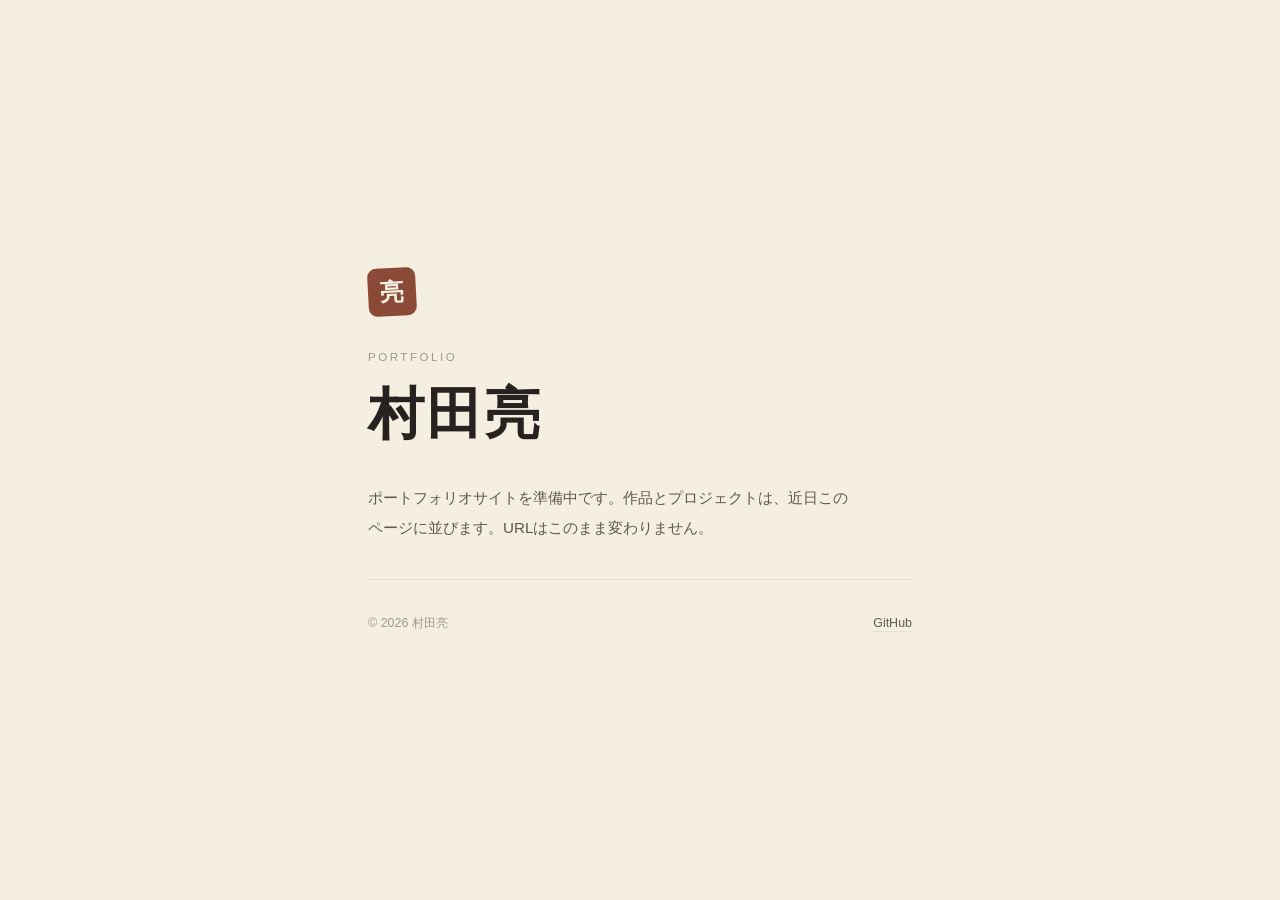
==== index.html @ 88d70a55 "Add 23:59 countdown gate, switch to Yu Gothic, rename to 村田亮 - 23:59 (JST) まではカウントダウンのみ表示、時刻を過ぎると   " ====
<!doctype html>
<html lang="ja">
<head>
<meta charset="utf-8">
<meta name="viewport" content="width=device-width, initial-scale=1">
<title>村田亮</title>
<meta name="description" content="村田亮のポートフォリオ。2026.8.17 23:59 公開。">
<link rel="icon" href="data:image/svg+xml,%3Csvg xmlns='http://www.w3.org/2000/svg' viewBox='0 0 100 100'%3E%3Crect x='8' y='8' width='84' height='84' rx='14' fill='%238b4a38'/%3E%3Ctext x='50' y='72' font-size='58' font-family='serif' fill='%23f5efe1' text-anchor='middle'%3E亮%3C/text%3E%3C/svg%3E">
<style>
  :root {
    --bg:         #f5efe1;   /* kozo — 楮和紙 */
    --bg-elev:    #fbf6ea;   /* gampi */
    --text:       #262220;   /* sumi */
    --text-soft:  #605850;   /* sumi-yo */
    --text-faint: #a09889;   /* usuzumi */
    --border:     #e6dfce;   /* asahaku */
    --accent:     #8b4a38;   /* bengara */
    --seal-ink:   #f5efe1;
    --font-gothic: "游ゴシック体", "YuGothic", "游ゴシック", "Yu Gothic Medium", "Yu Gothic",
                   "Hiragino Kaku Gothic ProN", "Noto Sans JP", sans-serif;
  }
  @media (prefers-color-scheme: dark) {
    :root {
      --bg:         #1a1612;   /* sumi */
      --bg-elev:    #221d18;   /* kuro-cha */
      --text:       #e8dfd0;   /* washi-aka */
      --text-soft:  #9a948a;   /* senbi */
      --text-faint: #6a6258;   /* asagiri */
      --border:     #3a342c;   /* kasumi */
      --accent:     #b06850;   /* bengara (明) */
      --seal-ink:   #1a1612;
    }
  }

  * { margin: 0; padding: 0; box-sizing: border-box; }
  [hidden] { display: none !important; }

  body {
    background: var(--bg);
    color: var(--text);
    font-family: var(--font-gothic);
    font-weight: 500;   /* Windowsの游ゴシックが細く出過ぎるのを防ぐ */
    min-height: 100dvh;
    display: grid;
    place-items: center;
    padding: 2rem 1.5rem;
  }

  /* ---- カウントダウン (23:59 JST まではこれだけを表示) ---- */
  #countdown .cd-inner {
    display: flex;
    flex-direction: column;
    align-items: center;
    gap: 1.6rem;
    text-align: center;
  }
  .eyebrow {
    font-size: 0.72rem;
    letter-spacing: 0.22em;
    color: var(--text-faint);
    text-transform: uppercase;
  }
  .timer {
    font-size: clamp(4rem, 17vw, 9.5rem);
    font-weight: 700;
    line-height: 1;
    letter-spacing: 0.02em;
    font-variant-numeric: tabular-nums;
  }
  .timer .colon { color: var(--accent); }
  @media (prefers-reduced-motion: no-preference) {
    .timer .colon { animation: blink 2s steps(2, jump-none) infinite; }
    @keyframes blink { 50% { opacity: 0.25; } }
  }
  .cd-meta { font-size: 0.95rem; color: var(--text-soft); }
  .cd-name {
    font-size: 0.78rem;
    letter-spacing: 0.14em;
    color: var(--text-faint);
  }

  /* ---- サイト本体 (公開時刻を過ぎたら自動でこちらに切替) ---- */
  #site {
    max-width: 34rem;
    width: 100%;
    display: flex;
    flex-direction: column;
    gap: 2.2rem;
  }
  .seal {
    width: 3rem;
    height: 3rem;
    border-radius: 0.55rem;
    background: var(--accent);
    color: var(--seal-ink);
    display: grid;
    place-items: center;
    font-size: 1.5rem;
    font-weight: 700;
    transform: rotate(-3deg);
    user-select: none;
  }
  #site header { display: flex; flex-direction: column; gap: 1.1rem; }
  h1 {
    font-size: clamp(2.5rem, 8vw, 3.5rem);
    font-weight: 700;
    letter-spacing: 0.04em;
    text-wrap: balance;
    line-height: 1.2;
  }
  .lede {
    font-size: 0.95rem;
    line-height: 2;
    color: var(--text-soft);
    max-width: 30rem;
  }
  hr { border: none; border-top: 1px solid var(--border); }
  footer {
    display: flex;
    align-items: baseline;
    justify-content: space-between;
    gap: 1rem;
    font-size: 0.78rem;
    color: var(--text-faint);
  }
  footer a {
    color: var(--text-soft);
    text-decoration: none;
    border-bottom: 1px solid var(--border);
    padding-bottom: 0.1em;
    transition: color 0.2s, border-color 0.2s;
  }
  footer a:hover, footer a:focus-visible {
    color: var(--accent);
    border-color: var(--accent);
  }
  footer a:focus-visible { outline: 2px solid var(--accent); outline-offset: 3px; }

  @media (prefers-reduced-motion: no-preference) {
    #countdown .cd-inner, #site {
      animation: rise 0.7s cubic-bezier(0.2, 0.7, 0.3, 1) both;
    }
    @keyframes rise {
      from { opacity: 0; transform: translateY(0.6rem); }
      to   { opacity: 1; transform: none; }
    }
  }
</style>
<noscript><style>#countdown { display: none; } #site { display: flex !important; }</style></noscript>
</head>
<body>

<main id="countdown">
  <div class="cd-inner">
    <p class="eyebrow">Coming Soon</p>
    <p class="timer"><span id="t-h">--</span><span class="colon">:</span><span id="t-m">--</span><span class="colon">:</span><span id="t-s">--</span></p>
    <p class="cd-meta">2026.8.17 23:59 に公開</p>
    <p class="cd-name">村田亮</p>
  </div>
</main>

<main id="site" hidden>
  <div class="seal" aria-hidden="true">亮</div>
  <header>
    <p class="eyebrow">Portfolio</p>
    <h1>村田亮</h1>
  </header>
  <p class="lede">ポートフォリオサイトを準備中です。作品とプロジェクトは、近日このページに並びます。URLはこのまま変わりません。</p>
  <hr>
  <footer>
    <span>© 2026 村田亮</span>
    <a href="https://github.com/denkingon">GitHub</a>
  </footer>
</main>

<script>
(function () {
  var target = new Date("2026-08-17T23:59:00+09:00").getTime();
  var cd = document.getElementById("countdown");
  var site = document.getElementById("site");
  var eh = document.getElementById("t-h");
  var em = document.getElementById("t-m");
  var es = document.getElementById("t-s");
  function pad(n) { return (n < 10 ? "0" : "") + n; }
  function tick() {
    var diff = target - Date.now();
    if (diff <= 0) {
      cd.hidden = true;
      site.hidden = false;
      clearInterval(iv);
      return;
    }
    eh.textContent = pad(Math.floor(diff / 3600000));
    em.textContent = pad(Math.floor(diff % 3600000 / 60000));
    es.textContent = pad(Math.floor(diff % 60000 / 1000));
  }
  var iv = setInterval(tick, 250);
  tick();
})();
</script>

</body>
</html>
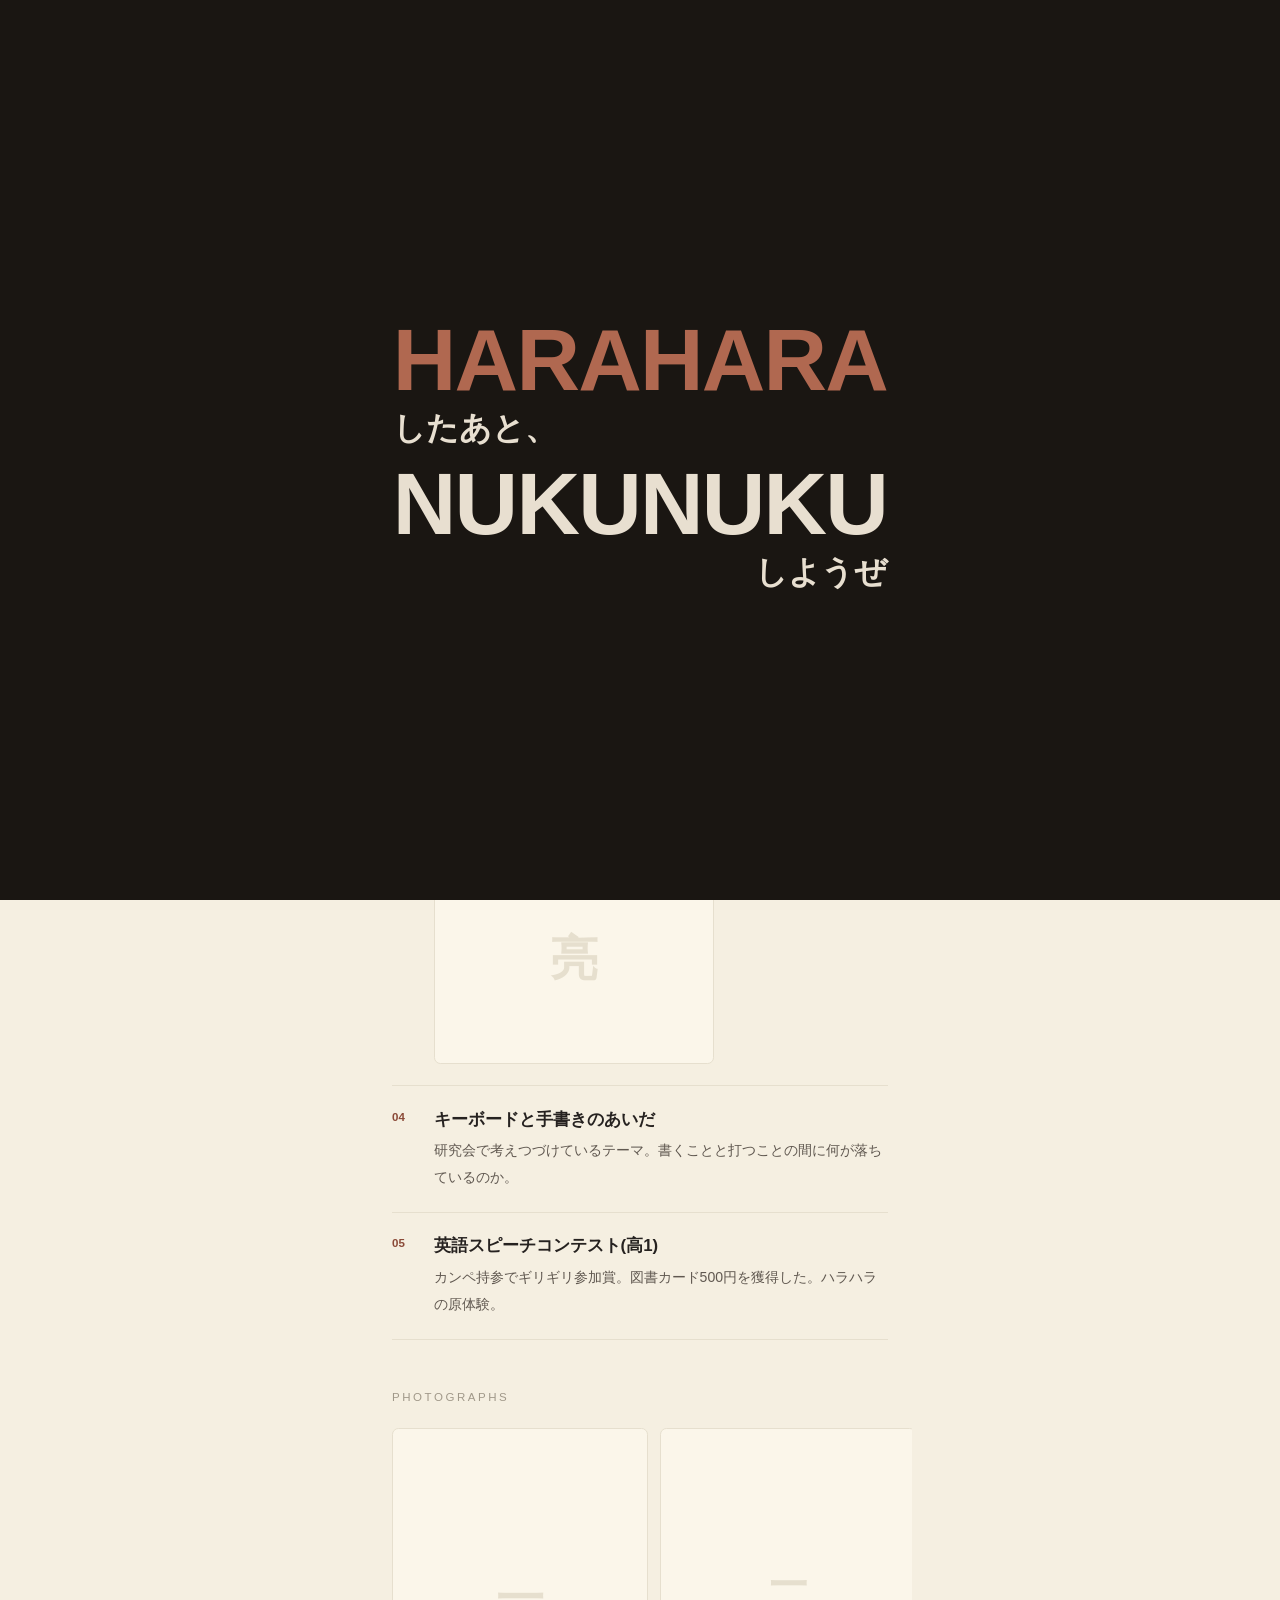
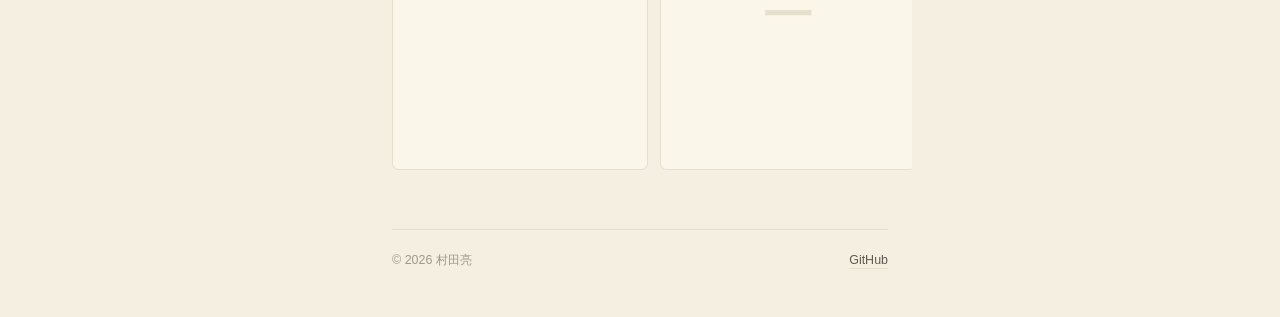
==== commit db9d62b3: "Build portfolio v1: intro flash + catchphrase + doings list - 公開時にマーベル風フラッシュ→「HARAHARAしたあと、NUKUNUKUし" ====
--- a/index.html
+++ b/index.html
@@ -4,9 +4,10 @@
 <meta charset="utf-8">
 <meta name="viewport" content="width=device-width, initial-scale=1">
 <title>村田亮</title>
-<meta name="description" content="村田亮のポートフォリオ。2026.8.17 23:59 公開。">
+<meta name="description" content="ハラハラしたあと、ヌクヌクしようぜ。村田亮のポートフォリオ。">
 <link rel="icon" href="data:image/svg+xml,%3Csvg xmlns='http://www.w3.org/2000/svg' viewBox='0 0 100 100'%3E%3Crect x='8' y='8' width='84' height='84' rx='14' fill='%238b4a38'/%3E%3Ctext x='50' y='72' font-size='58' font-family='serif' fill='%23f5efe1' text-anchor='middle'%3E亮%3C/text%3E%3C/svg%3E">
 <style>
+  /* ============ ヌクヌク側 (和紙・地のトーン) ============ */
   :root {
     --bg:         #f5efe1;   /* kozo — 楮和紙 */
     --bg-elev:    #fbf6ea;   /* gampi */
@@ -16,140 +17,199 @@
     --border:     #e6dfce;   /* asahaku */
     --accent:     #8b4a38;   /* bengara */
     --seal-ink:   #f5efe1;
+    /* ハラハラ側 (闇のトーン) */
+    --dark-bg:    #1a1612;
+    --dark-text:  #e8dfd0;
+    --dark-soft:  #9a948a;
+    --dark-accent:#b06850;
     --font-gothic: "游ゴシック体", "YuGothic", "游ゴシック", "Yu Gothic Medium", "Yu Gothic",
                    "Hiragino Kaku Gothic ProN", "Noto Sans JP", sans-serif;
   }
-  @media (prefers-color-scheme: dark) {
-    :root {
-      --bg:         #1a1612;   /* sumi */
-      --bg-elev:    #221d18;   /* kuro-cha */
-      --text:       #e8dfd0;   /* washi-aka */
-      --text-soft:  #9a948a;   /* senbi */
-      --text-faint: #6a6258;   /* asagiri */
-      --border:     #3a342c;   /* kasumi */
-      --accent:     #b06850;   /* bengara (明) */
-      --seal-ink:   #1a1612;
-    }
-  }
 
   * { margin: 0; padding: 0; box-sizing: border-box; }
   [hidden] { display: none !important; }
+  img { max-width: 100%; display: block; }
 
   body {
     background: var(--bg);
     color: var(--text);
     font-family: var(--font-gothic);
-    font-weight: 500;   /* Windowsの游ゴシックが細く出過ぎるのを防ぐ */
+    font-weight: 500;
     min-height: 100dvh;
-    display: grid;
-    place-items: center;
-    padding: 2rem 1.5rem;
-  }
-
-  /* ---- カウントダウン (23:59 JST まではこれだけを表示) ---- */
-  #countdown .cd-inner {
-    display: flex;
-    flex-direction: column;
-    align-items: center;
-    gap: 1.6rem;
-    text-align: center;
-  }
+  }
+  body.lock { overflow: hidden; }
+
   .eyebrow {
     font-size: 0.72rem;
     letter-spacing: 0.22em;
     color: var(--text-faint);
     text-transform: uppercase;
   }
+
+  /* ============ カウントダウン (23:59 までの闇・ハラハラ) ============ */
+  #countdown {
+    position: fixed; inset: 0; z-index: 50;
+    background: var(--dark-bg);
+    color: var(--dark-text);
+    display: grid; place-items: center;
+    padding: 2rem 1.5rem;
+  }
+  #countdown .cd-inner {
+    display: flex; flex-direction: column; align-items: center;
+    gap: 1.6rem; text-align: center;
+  }
+  #countdown .eyebrow { color: var(--dark-soft); }
   .timer {
     font-size: clamp(4rem, 17vw, 9.5rem);
-    font-weight: 700;
-    line-height: 1;
-    letter-spacing: 0.02em;
+    font-weight: 700; line-height: 1; letter-spacing: 0.02em;
     font-variant-numeric: tabular-nums;
   }
-  .timer .colon { color: var(--accent); }
+  .timer .colon { color: var(--dark-accent); }
   @media (prefers-reduced-motion: no-preference) {
     .timer .colon { animation: blink 2s steps(2, jump-none) infinite; }
     @keyframes blink { 50% { opacity: 0.25; } }
   }
-  .cd-meta { font-size: 0.95rem; color: var(--text-soft); }
-  .cd-name {
-    font-size: 0.78rem;
-    letter-spacing: 0.14em;
-    color: var(--text-faint);
-  }
-
-  /* ---- サイト本体 (公開時刻を過ぎたら自動でこちらに切替) ---- */
+  .cd-meta { font-size: 0.95rem; color: var(--dark-soft); }
+  .cd-name { font-size: 0.78rem; letter-spacing: 0.14em; color: var(--dark-soft); }
+
+  /* ============ イントロ (写真フラッシュ → キャッチフレーズ) ============ */
+  #intro {
+    position: fixed; inset: 0; z-index: 60;
+    background: var(--dark-bg);
+    display: grid; place-items: center;
+    overflow: hidden;
+    transition: transform 0.6s cubic-bezier(0.7, 0, 0.3, 1), opacity 0.6s;
+  }
+  #intro.out { transform: translateY(-100%); opacity: 0.4; }
+  .flash-item {
+    position: absolute; inset: 0;
+    display: none;
+    place-items: center;
+  }
+  .flash-item.on { display: grid; }
+  .flash-item span {
+    font-size: clamp(8rem, 60vw, 20rem);
+    font-weight: 700; line-height: 1;
+  }
+  .flash-item img {
+    width: 100%; height: 100%; object-fit: cover;
+  }
+  .catch {
+    position: relative; z-index: 2;
+    display: none;
+    flex-direction: column; gap: 0.4rem;
+    padding: 0 1.5rem;
+    color: var(--dark-text);
+    font-weight: 700;
+    line-height: 1.15;
+    text-align: left;
+  }
+  .catch.show { display: flex; }
+  .catch .l { font-size: clamp(1.15rem, 5.6vw, 2rem); }
+  .catch .big {
+    display: block;
+    font-size: clamp(3rem, 15.5vw, 5.5rem);
+    letter-spacing: -0.02em;
+  }
+  .catch .hh { color: var(--dark-accent); }
+  .catch .nn { color: var(--dark-text); }
+  .catch .l2 { align-self: flex-end; text-align: right; }
+  @media (prefers-reduced-motion: no-preference) {
+    .catch.show { animation: slam 0.18s cubic-bezier(0.1, 0.8, 0.2, 1) both; }
+    @keyframes slam {
+      from { transform: scale(1.25); opacity: 0; }
+      to   { transform: scale(1); opacity: 1; }
+    }
+  }
+
+  /* ============ サイト本体 (ヌクヌク) ============ */
   #site {
     max-width: 34rem;
-    width: 100%;
-    display: flex;
-    flex-direction: column;
-    gap: 2.2rem;
+    margin: 0 auto;
+    padding: 4.5rem 1.5rem 3rem;
+    display: flex; flex-direction: column; gap: 3.2rem;
   }
   .seal {
-    width: 3rem;
-    height: 3rem;
-    border-radius: 0.55rem;
-    background: var(--accent);
-    color: var(--seal-ink);
-    display: grid;
-    place-items: center;
-    font-size: 1.5rem;
-    font-weight: 700;
-    transform: rotate(-3deg);
-    user-select: none;
-  }
-  #site header { display: flex; flex-direction: column; gap: 1.1rem; }
+    width: 3rem; height: 3rem; border-radius: 0.55rem;
+    background: var(--accent); color: var(--seal-ink);
+    display: grid; place-items: center;
+    font-size: 1.5rem; font-weight: 700;
+    transform: rotate(-3deg); user-select: none;
+  }
+  #site .head { display: flex; flex-direction: column; gap: 1.1rem; }
   h1 {
-    font-size: clamp(2.5rem, 8vw, 3.5rem);
-    font-weight: 700;
-    letter-spacing: 0.04em;
-    text-wrap: balance;
-    line-height: 1.2;
-  }
+    font-size: clamp(2.5rem, 11vw, 3.2rem);
+    font-weight: 700; letter-spacing: 0.04em; line-height: 1.2;
+  }
+  .who { font-size: 0.85rem; color: var(--text-soft); line-height: 1.9; }
   .lede {
-    font-size: 0.95rem;
-    line-height: 2;
-    color: var(--text-soft);
-    max-width: 30rem;
-  }
-  hr { border: none; border-top: 1px solid var(--border); }
+    font-size: 1.05rem; font-weight: 700; line-height: 2;
+  }
+  .lede small { display: block; font-size: 0.85rem; font-weight: 500; color: var(--text-soft); margin-top: 0.5rem; }
+
+  section { display: flex; flex-direction: column; gap: 1.6rem; }
+  .works { list-style: none; display: flex; flex-direction: column; }
+  .works li {
+    display: flex; gap: 1rem;
+    padding: 1.3rem 0;
+    border-top: 1px solid var(--border);
+  }
+  .works li:last-child { border-bottom: 1px solid var(--border); }
+  .num {
+    font-size: 0.72rem; font-weight: 700; color: var(--accent);
+    font-variant-numeric: tabular-nums;
+    padding-top: 0.25rem; min-width: 1.6rem;
+  }
+  .works h2 { font-size: 1.05rem; font-weight: 700; line-height: 1.5; }
+  .works p { font-size: 0.88rem; color: var(--text-soft); line-height: 1.9; margin-top: 0.35rem; }
+  .work-photo {
+    margin-top: 0.9rem; border-radius: 0.4rem; overflow: hidden;
+    aspect-ratio: 4 / 3; background: var(--bg-elev);
+    border: 1px solid var(--border);
+    display: grid; place-items: center;
+  }
+  .ph-glyph { font-size: 3rem; color: var(--border); font-weight: 700; }
+
+  .strip {
+    display: flex; gap: 0.75rem;
+    overflow-x: auto;
+    scroll-snap-type: x mandatory;
+    margin: 0 -1.5rem; padding: 0 1.5rem 0.5rem;
+    -webkit-overflow-scrolling: touch;
+  }
+  .strip .shot {
+    flex: 0 0 auto;
+    width: 16rem; aspect-ratio: 3 / 4;
+    scroll-snap-align: center;
+    border-radius: 0.4rem; overflow: hidden;
+    background: var(--bg-elev); border: 1px solid var(--border);
+    display: grid; place-items: center;
+  }
+  .strip img { width: 100%; height: 100%; object-fit: cover; }
+
   footer {
-    display: flex;
-    align-items: baseline;
-    justify-content: space-between;
-    gap: 1rem;
-    font-size: 0.78rem;
-    color: var(--text-faint);
+    display: flex; align-items: baseline; justify-content: space-between;
+    gap: 1rem; font-size: 0.78rem; color: var(--text-faint);
+    border-top: 1px solid var(--border); padding-top: 1.4rem;
   }
   footer a {
-    color: var(--text-soft);
-    text-decoration: none;
-    border-bottom: 1px solid var(--border);
-    padding-bottom: 0.1em;
-    transition: color 0.2s, border-color 0.2s;
-  }
-  footer a:hover, footer a:focus-visible {
-    color: var(--accent);
-    border-color: var(--accent);
+    color: var(--text-soft); text-decoration: none;
+    border-bottom: 1px solid var(--border); padding-bottom: 0.1em;
   }
   footer a:focus-visible { outline: 2px solid var(--accent); outline-offset: 3px; }
 
-  @media (prefers-reduced-motion: no-preference) {
-    #countdown .cd-inner, #site {
-      animation: rise 0.7s cubic-bezier(0.2, 0.7, 0.3, 1) both;
-    }
-    @keyframes rise {
-      from { opacity: 0; transform: translateY(0.6rem); }
-      to   { opacity: 1; transform: none; }
-    }
+  /* スクロール出現 */
+  .rev { opacity: 0; transform: translateY(14px); transition: opacity 0.6s, transform 0.6s; }
+  .rev.in { opacity: 1; transform: none; }
+  @media (prefers-reduced-motion: reduce) {
+    .rev { opacity: 1; transform: none; transition: none; }
   }
 </style>
-<noscript><style>#countdown { display: none; } #site { display: flex !important; }</style></noscript>
+<noscript><style>#countdown, #intro { display: none !important; } #site { display: flex !important; }</style></noscript>
 </head>
 <body>
 
+<!-- 23:59 JST までの闇 -->
 <main id="countdown">
   <div class="cd-inner">
     <p class="eyebrow">Coming Soon</p>
@@ -159,15 +219,89 @@
   </div>
 </main>
 
+<!-- イントロ: 写真フラッシュ → キャッチフレーズ (タップでスキップ) -->
+<div id="intro" hidden aria-hidden="true">
+  <div class="flash" id="flash">
+    <div class="flash-item on"><span style="color:#b06850">亮</span></div>
+    <div class="flash-item" style="background:#8b4a38"><span style="color:#f5efe1">村</span></div>
+    <div class="flash-item" style="background:#f5efe1"><span style="color:#1a1612">ハ</span></div>
+    <div class="flash-item"><span style="color:#e8dfd0">田</span></div>
+    <div class="flash-item" style="background:#2c2620"><span style="color:#b06850">ラ</span></div>
+    <div class="flash-item" style="background:#f5efe1"><span style="color:#8b4a38">ヌ</span></div>
+    <div class="flash-item"><span style="color:#9a948a">湘</span></div>
+    <div class="flash-item" style="background:#8b4a38"><span style="color:#1a1612">ク</span></div>
+  </div>
+  <div class="catch" id="catch">
+    <p class="l"><span class="big hh">HARAHARA</span>したあと、</p>
+    <p class="l l2"><span class="big nn">NUKUNUKU</span>しようぜ</p>
+  </div>
+</div>
+
+<!-- 本体: ヌクヌク -->
 <main id="site" hidden>
-  <div class="seal" aria-hidden="true">亮</div>
-  <header>
-    <p class="eyebrow">Portfolio</p>
+  <div class="head rev">
+    <div class="seal" aria-hidden="true">亮</div>
+    <p class="eyebrow">Content Designer</p>
     <h1>村田亮</h1>
-  </header>
-  <p class="lede">ポートフォリオサイトを準備中です。作品とプロジェクトは、近日このページに並びます。URLはこのまま変わりません。</p>
-  <hr>
-  <footer>
+    <p class="who">慶應義塾大学 SFC 在学。<br>ハラハラする方へ行って、ヌクヌクできる場を作る人。</p>
+  </div>
+
+  <p class="lede rev">ハラハラしたあと、ヌクヌクしようぜ。<small>作ったもの・やってきたことを、ここに置いていく。</small></p>
+
+  <section class="rev">
+    <p class="eyebrow">Doings</p>
+    <ol class="works">
+      <li class="rev">
+        <span class="num">01</span>
+        <div>
+          <h2>暗闇研究会</h2>
+          <p>発起人。暗闇をおもしろがる研究会を、いま自分の手で立ち上げて動かしている。</p>
+        </div>
+      </li>
+      <li class="rev">
+        <span class="num">02</span>
+        <div>
+          <h2>学生寮 ハウスリーダー</h2>
+          <p>寮の学びの場「ドミトリースタディ」を回している。人が集まって何かが始まる瞬間の現場担当。</p>
+        </div>
+      </li>
+      <li class="rev">
+        <span class="num">03</span>
+        <div>
+          <h2>振動するデバイス</h2>
+          <p>電子工作。手の中でふるえる装置を作った。</p>
+          <div class="work-photo" id="photo-device"><span class="ph-glyph">亮</span></div>
+        </div>
+      </li>
+      <li class="rev">
+        <span class="num">04</span>
+        <div>
+          <h2>キーボードと手書きのあいだ</h2>
+          <p>研究会で考えつづけているテーマ。書くことと打つことの間に何が落ちているのか。</p>
+        </div>
+      </li>
+      <li class="rev">
+        <span class="num">05</span>
+        <div>
+          <h2>英語スピーチコンテスト(高1)</h2>
+          <p>カンペ持参でギリギリ参加賞。図書カード500円を獲得した。ハラハラの原体験。</p>
+        </div>
+      </li>
+    </ol>
+  </section>
+
+  <section class="rev">
+    <p class="eyebrow">Photographs</p>
+    <div class="strip" id="strip">
+      <div class="shot"><span class="ph-glyph">一</span></div>
+      <div class="shot"><span class="ph-glyph">二</span></div>
+      <div class="shot"><span class="ph-glyph">三</span></div>
+      <div class="shot"><span class="ph-glyph">四</span></div>
+      <div class="shot"><span class="ph-glyph">五</span></div>
+    </div>
+  </section>
+
+  <footer class="rev">
     <span>© 2026 村田亮</span>
     <a href="https://github.com/denkingon">GitHub</a>
   </footer>
@@ -178,24 +312,80 @@
   var target = new Date("2026-08-17T23:59:00+09:00").getTime();
   var cd = document.getElementById("countdown");
   var site = document.getElementById("site");
+  var intro = document.getElementById("intro");
+  var flash = document.getElementById("flash");
+  var catchEl = document.getElementById("catch");
   var eh = document.getElementById("t-h");
   var em = document.getElementById("t-m");
   var es = document.getElementById("t-s");
+  var reduced = window.matchMedia("(prefers-reduced-motion: reduce)").matches;
+  var introTimers = [];
+  var opened = false;
+
   function pad(n) { return (n < 10 ? "0" : "") + n; }
+
+  function reveal() {
+    var obs = new IntersectionObserver(function (entries) {
+      entries.forEach(function (e) {
+        if (e.isIntersecting) { e.target.classList.add("in"); obs.unobserve(e.target); }
+      });
+    }, { threshold: 0.12 });
+    document.querySelectorAll(".rev").forEach(function (el) { obs.observe(el); });
+  }
+
+  function endIntro(fast) {
+    introTimers.forEach(clearTimeout);
+    intro.classList.add("out");
+    document.body.classList.remove("lock");
+    setTimeout(function () { intro.hidden = true; }, fast ? 0 : 650);
+  }
+
+  function playIntro() {
+    intro.hidden = false;
+    document.body.classList.add("lock");
+    intro.addEventListener("click", function () { endIntro(true); }, { once: true });
+    if (reduced) {
+      catchEl.classList.add("show");
+      flash.hidden = true;
+      introTimers.push(setTimeout(function () { endIntro(); }, 1600));
+      return;
+    }
+    var items = flash.children;
+    var i = 0, steps = 0, MAX = 16;
+    var iv = setInterval(function () {
+      items[i].classList.remove("on");
+      i = (i + 1) % items.length;
+      items[i].classList.add("on");
+      if (++steps >= MAX) {
+        clearInterval(iv);
+        flash.hidden = true;
+        catchEl.classList.add("show");
+        introTimers.push(setTimeout(function () { endIntro(); }, 1700));
+      }
+    }, 95);
+    introTimers.push(iv);
+  }
+
+  function open() {
+    if (opened) return;
+    opened = true;
+    cd.hidden = true;
+    site.hidden = false;
+    reveal();
+    playIntro();
+  }
+
   function tick() {
     var diff = target - Date.now();
-    if (diff <= 0) {
-      cd.hidden = true;
-      site.hidden = false;
-      clearInterval(iv);
-      return;
-    }
+    if (diff <= 0) { clearInterval(iv); open(); return; }
     eh.textContent = pad(Math.floor(diff / 3600000));
     em.textContent = pad(Math.floor(diff % 3600000 / 60000));
     es.textContent = pad(Math.floor(diff % 60000 / 1000));
   }
   var iv = setInterval(tick, 250);
   tick();
+
+  window.__open = open; // 動作検証用
 })();
 </script>
 
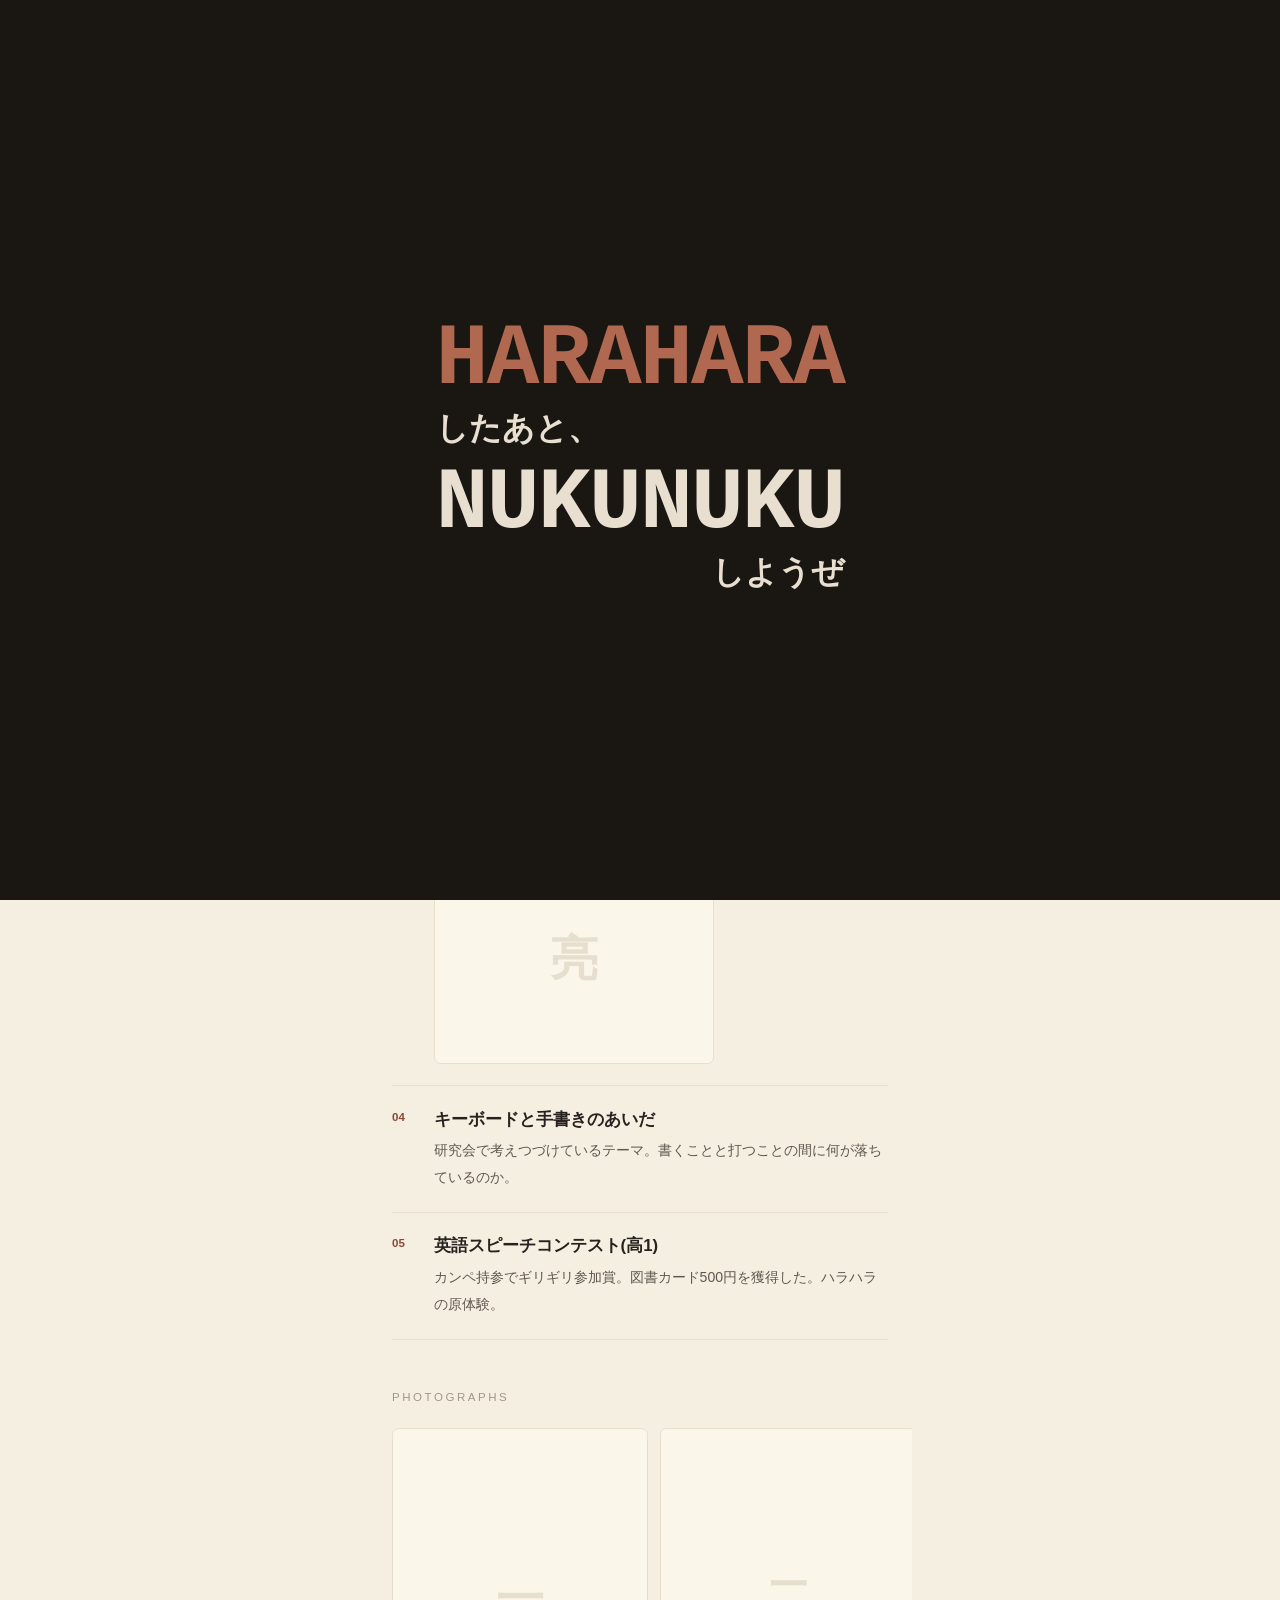
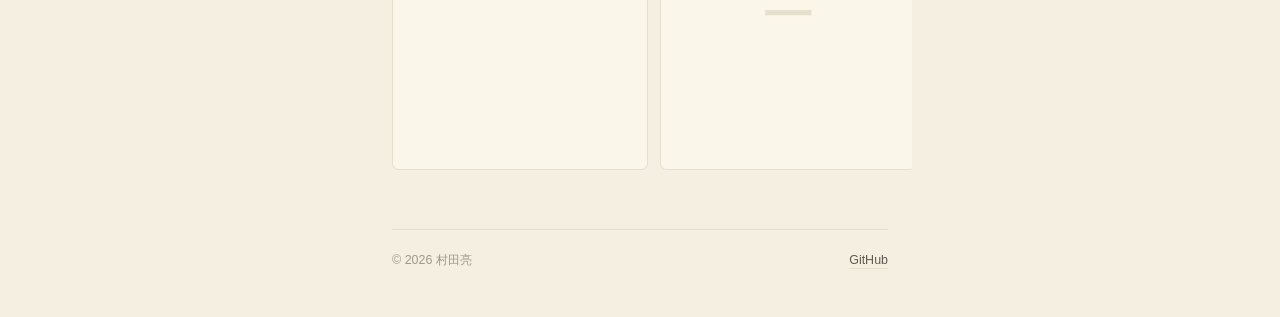
==== commit 488ac110: "Shuffle catch-copy fonts every 0.1s during intro HARAHARA / NUKUNUKU each cycle through built-in dev" ====
--- a/index.html
+++ b/index.html
@@ -141,6 +141,7 @@
     font-size: clamp(2.5rem, 11vw, 3.2rem);
     font-weight: 700; letter-spacing: 0.04em; line-height: 1.2;
   }
+  h1 .sam { color: #ff0000; }
   .who { font-size: 0.85rem; color: var(--text-soft); line-height: 1.9; }
   .lede {
     font-size: 1.05rem; font-weight: 700; line-height: 2;
@@ -168,6 +169,7 @@
     border: 1px solid var(--border);
     display: grid; place-items: center;
   }
+  .work-photo img { width: 100%; height: 100%; object-fit: cover; }
   .ph-glyph { font-size: 3rem; color: var(--border); font-weight: 700; }
 
   .strip {
@@ -242,7 +244,7 @@
   <div class="head rev">
     <div class="seal" aria-hidden="true">亮</div>
     <p class="eyebrow">Content Designer</p>
-    <h1>村田亮</h1>
+    <h1>村田亮 <span class="sam">SAM</span></h1>
     <p class="who">慶應義塾大学 SFC 在学。<br>ハラハラする方へ行って、ヌクヌクできる場を作る人。</p>
   </div>
 
@@ -309,6 +311,23 @@
 
 <script>
 (function () {
+  // ==== 写真設定: ここに入れるだけで全部に反映される ====
+  // 最初の12枚まではイントロのフラッシュに、全部がPHOTOGRAPHSのストリップに入る
+  var PHOTOS = [];
+  var DEVICE_PHOTO = ""; // 振動デバイスの写真 (例: "img/device.jpg")
+
+  // キャッチコピー (HARAHARA / NUKUNUKU) を 0.1 秒ごとに切り替える端末内蔵フォント
+  var SHUFFLE_FONTS = [
+    '"Hiragino Mincho ProN", "Yu Mincho", "MS PMincho", serif',
+    '"Hiragino Kaku Gothic ProN", "Yu Gothic", sans-serif',
+    '"Courier New", "Osaka-Mono", "MS Gothic", monospace',
+    'Georgia, "Times New Roman", "Hiragino Mincho ProN", serif',
+    '"Arial Black", Impact, "Hiragino Sans", sans-serif',
+    '"Comic Sans MS", "Chalkboard SE", "Hiragino Maru Gothic ProN", cursive',
+    '"Brush Script MT", "Segoe Script", cursive',
+    'Futura, "Trebuchet MS", Verdana, sans-serif'
+  ];
+
   var target = new Date("2026-08-17T23:59:00+09:00").getTime();
   var cd = document.getElementById("countdown");
   var site = document.getElementById("site");
@@ -324,6 +343,51 @@
 
   function pad(n) { return (n < 10 ? "0" : "") + n; }
 
+  // 写真があればフラッシュを画像連写に差し替える(カウントダウン中に先読みされる)
+  function buildFlash() {
+    if (PHOTOS.length < 4) return;
+    flash.innerHTML = "";
+    PHOTOS.slice(0, 12).forEach(function (src, idx) {
+      var d = document.createElement("div");
+      d.className = "flash-item" + (idx === 0 ? " on" : "");
+      var img = document.createElement("img");
+      img.src = src;
+      img.alt = "";
+      d.appendChild(img);
+      flash.appendChild(d);
+    });
+  }
+
+  function buildStrip() {
+    if (!PHOTOS.length) return;
+    var strip = document.getElementById("strip");
+    strip.innerHTML = "";
+    PHOTOS.forEach(function (src) {
+      var d = document.createElement("div");
+      d.className = "shot";
+      var img = document.createElement("img");
+      img.src = src;
+      img.alt = "";
+      img.loading = "lazy";
+      d.appendChild(img);
+      strip.appendChild(d);
+    });
+  }
+
+  function buildDevicePhoto() {
+    if (!DEVICE_PHOTO) return;
+    var dp = document.getElementById("photo-device");
+    dp.innerHTML = "";
+    var img = document.createElement("img");
+    img.src = DEVICE_PHOTO;
+    img.alt = "振動するデバイス";
+    dp.appendChild(img);
+  }
+
+  buildFlash();
+  buildStrip();
+  buildDevicePhoto();
+
   function reveal() {
     var obs = new IntersectionObserver(function (entries) {
       entries.forEach(function (e) {
@@ -331,6 +395,24 @@
       });
     }, { threshold: 0.12 });
     document.querySelectorAll(".rev").forEach(function (el) { obs.observe(el); });
+  }
+
+  // HARAHARA / NUKUNUKU にそれぞれ独立したフォントを 0.1 秒ごとに当てる
+  function startFontShuffle() {
+    var bigs = catchEl.querySelectorAll(".big");
+    var current = [];
+    function roll(idx) {
+      var next;
+      do {
+        next = Math.floor(Math.random() * SHUFFLE_FONTS.length);
+      } while (next === current[idx]);
+      current[idx] = next;
+      bigs[idx].style.fontFamily = SHUFFLE_FONTS[next];
+    }
+    var fs = setInterval(function () {
+      for (var i = 0; i < bigs.length; i++) roll(i);
+    }, 100);
+    introTimers.push(fs);
   }
 
   function endIntro(fast) {
@@ -360,6 +442,7 @@
         clearInterval(iv);
         flash.hidden = true;
         catchEl.classList.add("show");
+        startFontShuffle();
         introTimers.push(setTimeout(function () { endIntro(); }, 1700));
       }
     }, 95);
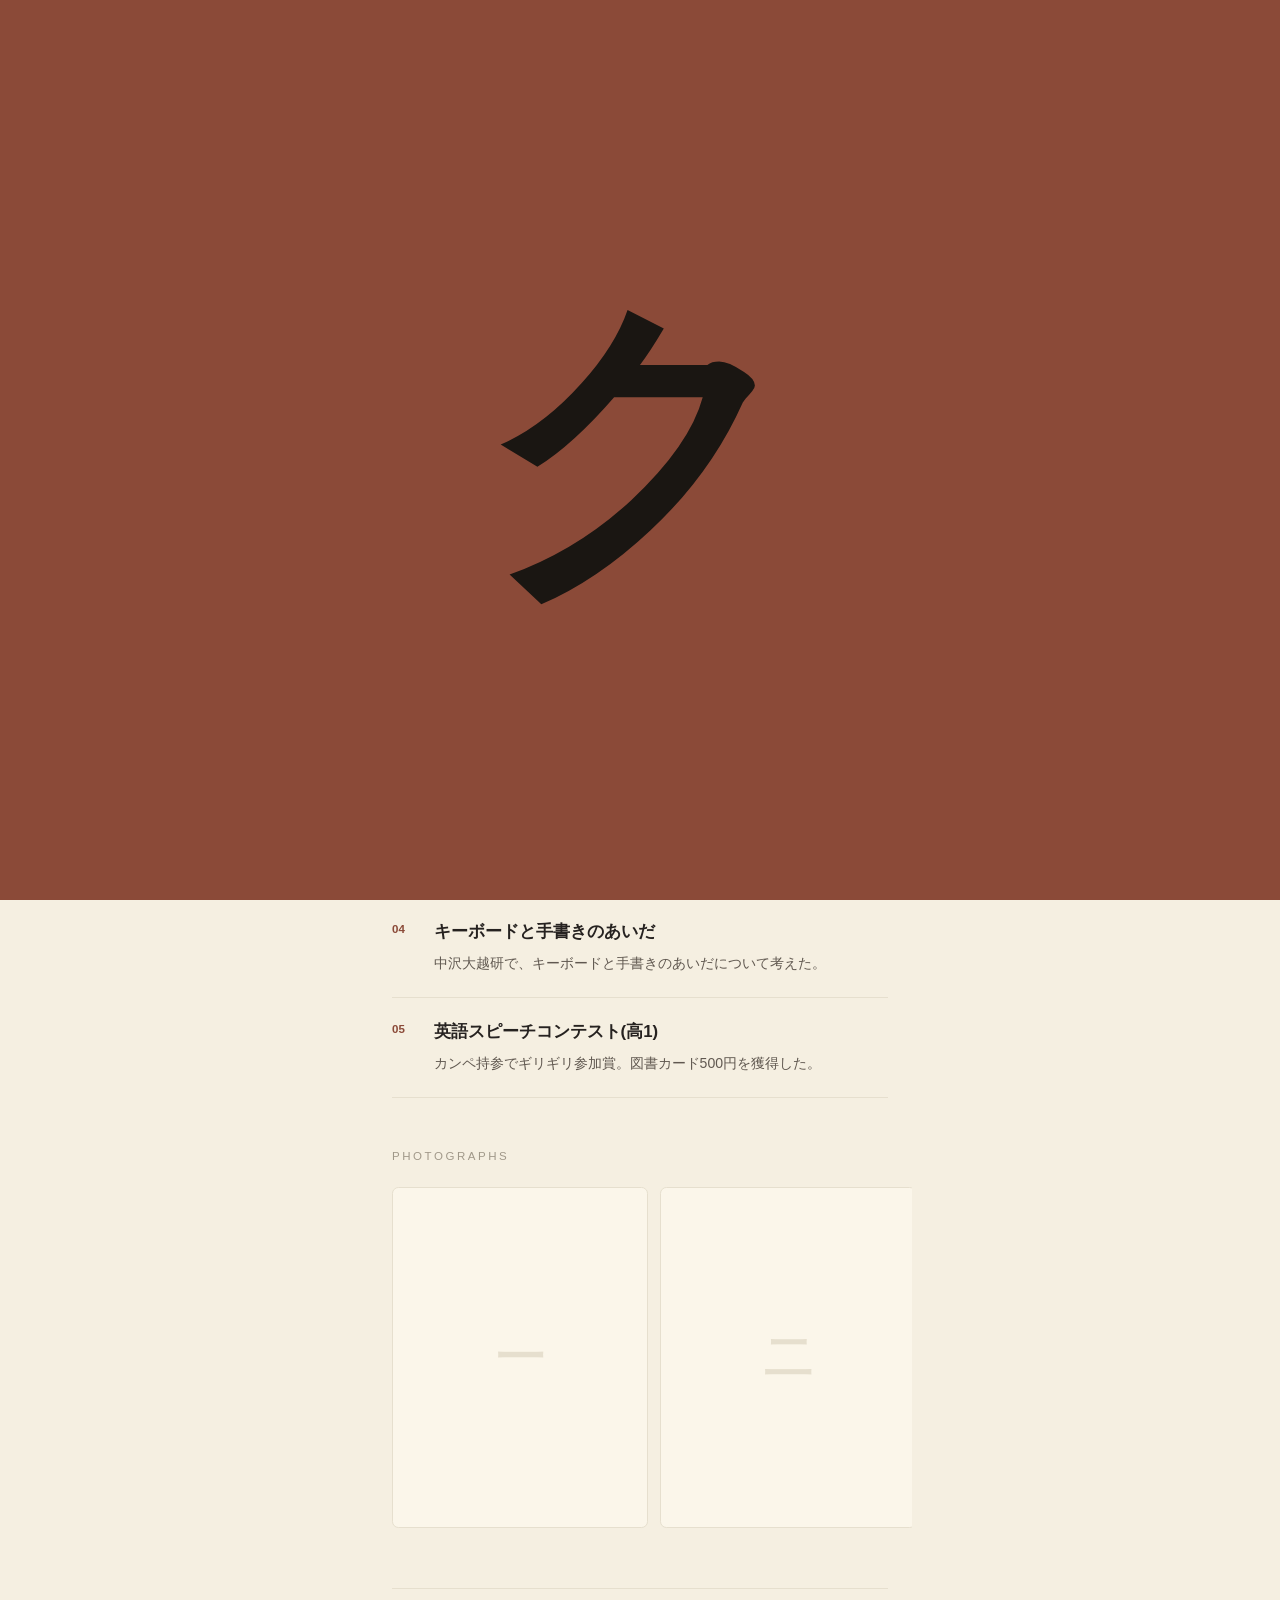
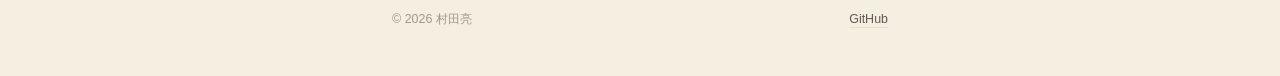
==== commit 00c4f895: "Remove 亮 icon and stick to facts in doings list - ハンコ(亮)をページ・ファビコン・プレースホルダから削除 - 経歴の脚色を除去し、本人のメモにある事" ====
--- a/index.html
+++ b/index.html
@@ -5,7 +5,7 @@
 <meta name="viewport" content="width=device-width, initial-scale=1">
 <title>村田亮</title>
 <meta name="description" content="ハラハラしたあと、ヌクヌクしようぜ。村田亮のポートフォリオ。">
-<link rel="icon" href="data:image/svg+xml,%3Csvg xmlns='http://www.w3.org/2000/svg' viewBox='0 0 100 100'%3E%3Crect x='8' y='8' width='84' height='84' rx='14' fill='%238b4a38'/%3E%3Ctext x='50' y='72' font-size='58' font-family='serif' fill='%23f5efe1' text-anchor='middle'%3E亮%3C/text%3E%3C/svg%3E">
+<link rel="icon" href="data:image/svg+xml,%3Csvg xmlns='http://www.w3.org/2000/svg' viewBox='0 0 100 100'%3E%3Crect x='8' y='8' width='84' height='84' rx='14' fill='%238b4a38'/%3E%3C/svg%3E">
 <style>
   /* ============ ヌクヌク側 (和紙・地のトーン) ============ */
   :root {
@@ -129,13 +129,6 @@
     padding: 4.5rem 1.5rem 3rem;
     display: flex; flex-direction: column; gap: 3.2rem;
   }
-  .seal {
-    width: 3rem; height: 3rem; border-radius: 0.55rem;
-    background: var(--accent); color: var(--seal-ink);
-    display: grid; place-items: center;
-    font-size: 1.5rem; font-weight: 700;
-    transform: rotate(-3deg); user-select: none;
-  }
   #site .head { display: flex; flex-direction: column; gap: 1.1rem; }
   h1 {
     font-size: clamp(2.5rem, 11vw, 3.2rem);
@@ -224,7 +217,7 @@
 <!-- イントロ: 写真フラッシュ → キャッチフレーズ (タップでスキップ) -->
 <div id="intro" hidden aria-hidden="true">
   <div class="flash" id="flash">
-    <div class="flash-item on"><span style="color:#b06850">亮</span></div>
+    <div class="flash-item on"><span style="color:#b06850">H</span></div>
     <div class="flash-item" style="background:#8b4a38"><span style="color:#f5efe1">村</span></div>
     <div class="flash-item" style="background:#f5efe1"><span style="color:#1a1612">ハ</span></div>
     <div class="flash-item"><span style="color:#e8dfd0">田</span></div>
@@ -242,10 +235,9 @@
 <!-- 本体: ヌクヌク -->
 <main id="site" hidden>
   <div class="head rev">
-    <div class="seal" aria-hidden="true">亮</div>
     <p class="eyebrow">Content Designer</p>
     <h1>村田亮 <span class="sam">SAM</span></h1>
-    <p class="who">慶應義塾大学 SFC 在学。<br>ハラハラする方へ行って、ヌクヌクできる場を作る人。</p>
+    <p class="who">慶應義塾大学 SFC 在学。</p>
   </div>
 
   <p class="lede rev">ハラハラしたあと、ヌクヌクしようぜ。<small>作ったもの・やってきたことを、ここに置いていく。</small></p>
@@ -257,36 +249,35 @@
         <span class="num">01</span>
         <div>
           <h2>暗闇研究会</h2>
-          <p>発起人。暗闇をおもしろがる研究会を、いま自分の手で立ち上げて動かしている。</p>
+          <p>いま自分で立ち上げた研究会。</p>
         </div>
       </li>
       <li class="rev">
         <span class="num">02</span>
         <div>
           <h2>学生寮 ハウスリーダー</h2>
-          <p>寮の学びの場「ドミトリースタディ」を回している。人が集まって何かが始まる瞬間の現場担当。</p>
         </div>
       </li>
       <li class="rev">
         <span class="num">03</span>
         <div>
           <h2>振動するデバイス</h2>
-          <p>電子工作。手の中でふるえる装置を作った。</p>
-          <div class="work-photo" id="photo-device"><span class="ph-glyph">亮</span></div>
+          <p>電子工作で、振動するデバイスを作った。</p>
+          <div class="work-photo" id="photo-device"></div>
         </div>
       </li>
       <li class="rev">
         <span class="num">04</span>
         <div>
           <h2>キーボードと手書きのあいだ</h2>
-          <p>研究会で考えつづけているテーマ。書くことと打つことの間に何が落ちているのか。</p>
+          <p>中沢大越研で、キーボードと手書きのあいだについて考えた。</p>
         </div>
       </li>
       <li class="rev">
         <span class="num">05</span>
         <div>
           <h2>英語スピーチコンテスト(高1)</h2>
-          <p>カンペ持参でギリギリ参加賞。図書カード500円を獲得した。ハラハラの原体験。</p>
+          <p>カンペ持参でギリギリ参加賞。図書カード500円を獲得した。</p>
         </div>
       </li>
     </ol>
@@ -315,18 +306,6 @@
   // 最初の12枚まではイントロのフラッシュに、全部がPHOTOGRAPHSのストリップに入る
   var PHOTOS = [];
   var DEVICE_PHOTO = ""; // 振動デバイスの写真 (例: "img/device.jpg")
-
-  // キャッチコピー (HARAHARA / NUKUNUKU) を 0.1 秒ごとに切り替える端末内蔵フォント
-  var SHUFFLE_FONTS = [
-    '"Hiragino Mincho ProN", "Yu Mincho", "MS PMincho", serif',
-    '"Hiragino Kaku Gothic ProN", "Yu Gothic", sans-serif',
-    '"Courier New", "Osaka-Mono", "MS Gothic", monospace',
-    'Georgia, "Times New Roman", "Hiragino Mincho ProN", serif',
-    '"Arial Black", Impact, "Hiragino Sans", sans-serif',
-    '"Comic Sans MS", "Chalkboard SE", "Hiragino Maru Gothic ProN", cursive',
-    '"Brush Script MT", "Segoe Script", cursive',
-    'Futura, "Trebuchet MS", Verdana, sans-serif'
-  ];
 
   var target = new Date("2026-08-17T23:59:00+09:00").getTime();
   var cd = document.getElementById("countdown");
@@ -395,24 +374,6 @@
       });
     }, { threshold: 0.12 });
     document.querySelectorAll(".rev").forEach(function (el) { obs.observe(el); });
-  }
-
-  // HARAHARA / NUKUNUKU にそれぞれ独立したフォントを 0.1 秒ごとに当てる
-  function startFontShuffle() {
-    var bigs = catchEl.querySelectorAll(".big");
-    var current = [];
-    function roll(idx) {
-      var next;
-      do {
-        next = Math.floor(Math.random() * SHUFFLE_FONTS.length);
-      } while (next === current[idx]);
-      current[idx] = next;
-      bigs[idx].style.fontFamily = SHUFFLE_FONTS[next];
-    }
-    var fs = setInterval(function () {
-      for (var i = 0; i < bigs.length; i++) roll(i);
-    }, 100);
-    introTimers.push(fs);
   }
 
   function endIntro(fast) {
@@ -442,7 +403,6 @@
         clearInterval(iv);
         flash.hidden = true;
         catchEl.classList.add("show");
-        startFontShuffle();
         introTimers.push(setTimeout(function () { endIntro(); }, 1700));
       }
     }, 95);
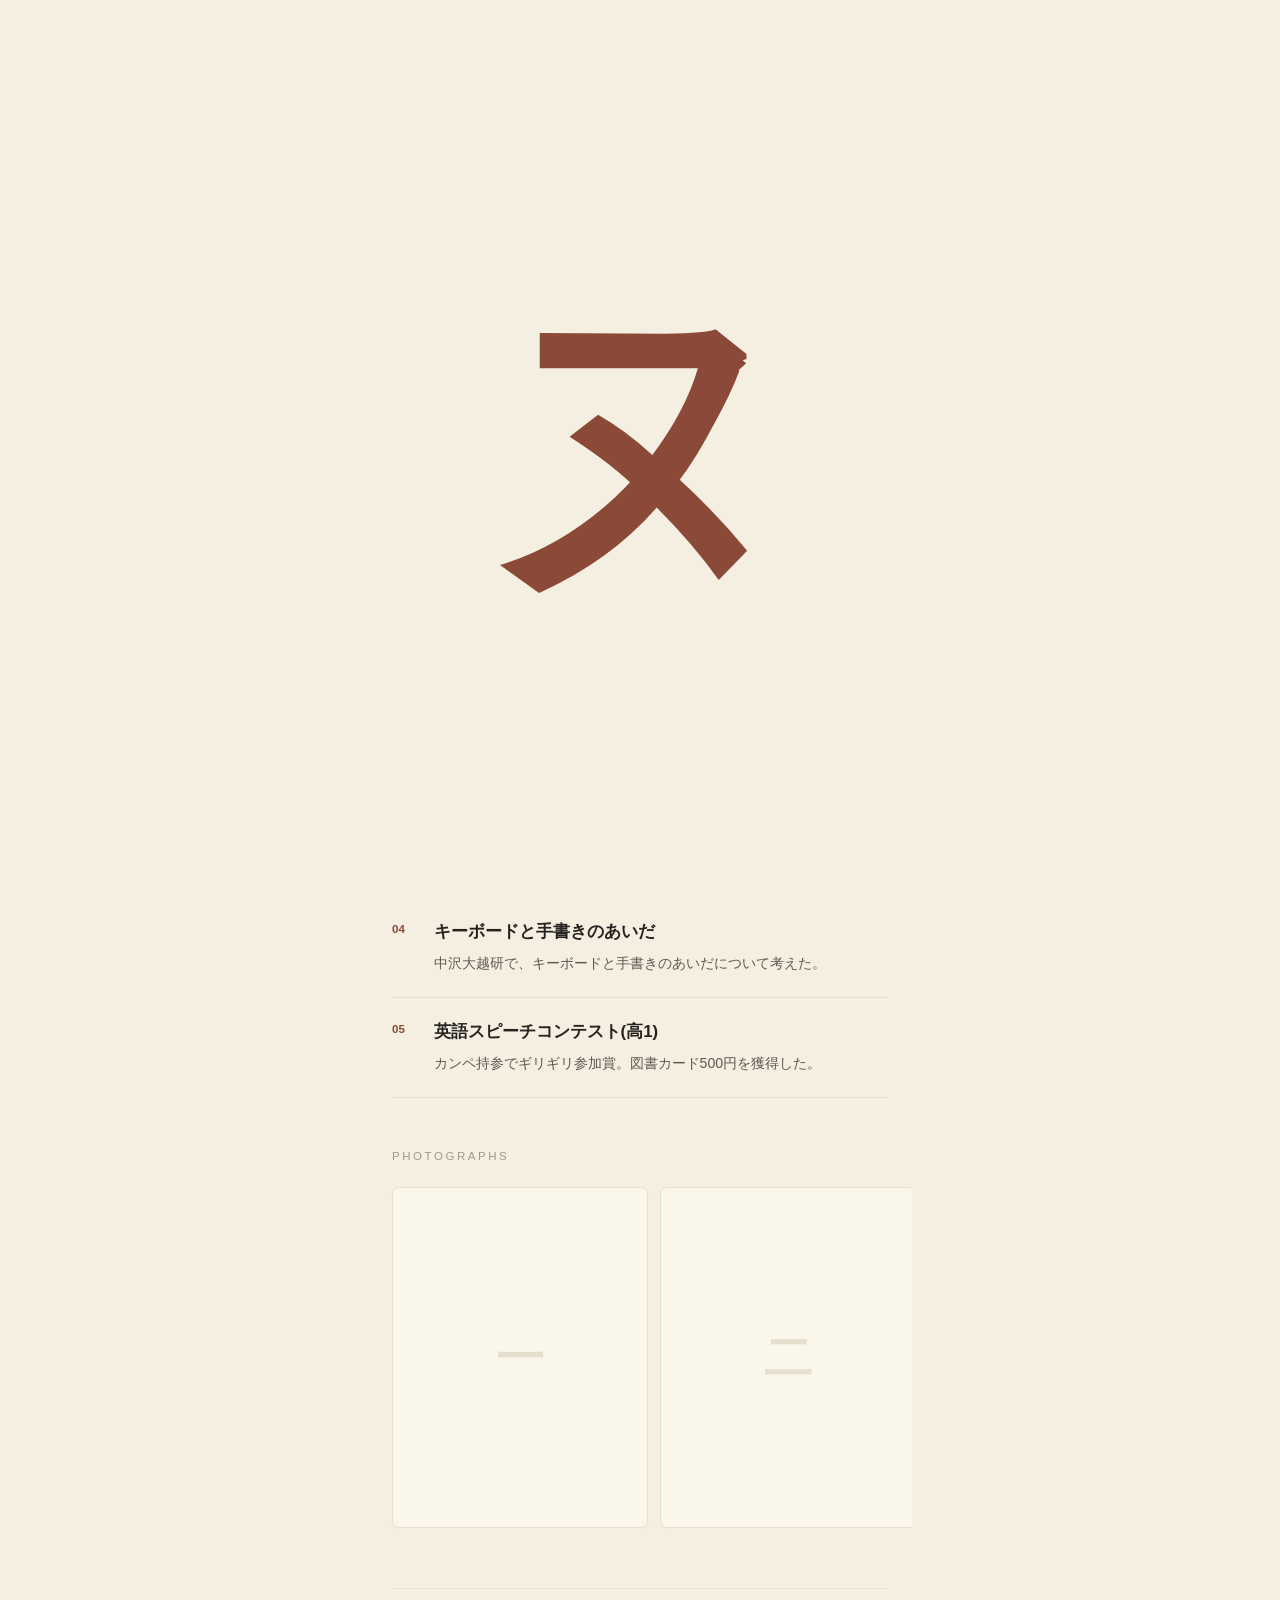
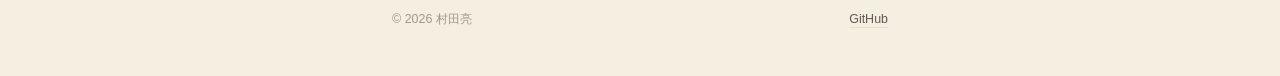
==== commit f05cdc01: "Merge origin/main (icon removal & doings update) into font-shuffle branch" ====
--- a/index.html
+++ b/index.html
@@ -307,6 +307,18 @@
   var PHOTOS = [];
   var DEVICE_PHOTO = ""; // 振動デバイスの写真 (例: "img/device.jpg")
 
+  // キャッチコピー (HARAHARA / NUKUNUKU) を 0.1 秒ごとに切り替える端末内蔵フォント
+  var SHUFFLE_FONTS = [
+    '"Hiragino Mincho ProN", "Yu Mincho", "MS PMincho", serif',
+    '"Hiragino Kaku Gothic ProN", "Yu Gothic", sans-serif',
+    '"Courier New", "Osaka-Mono", "MS Gothic", monospace',
+    'Georgia, "Times New Roman", "Hiragino Mincho ProN", serif',
+    '"Arial Black", Impact, "Hiragino Sans", sans-serif',
+    '"Comic Sans MS", "Chalkboard SE", "Hiragino Maru Gothic ProN", cursive',
+    '"Brush Script MT", "Segoe Script", cursive',
+    'Futura, "Trebuchet MS", Verdana, sans-serif'
+  ];
+
   var target = new Date("2026-08-17T23:59:00+09:00").getTime();
   var cd = document.getElementById("countdown");
   var site = document.getElementById("site");
@@ -374,6 +386,24 @@
       });
     }, { threshold: 0.12 });
     document.querySelectorAll(".rev").forEach(function (el) { obs.observe(el); });
+  }
+
+  // HARAHARA / NUKUNUKU にそれぞれ独立したフォントを 0.1 秒ごとに当てる
+  function startFontShuffle() {
+    var bigs = catchEl.querySelectorAll(".big");
+    var current = [];
+    function roll(idx) {
+      var next;
+      do {
+        next = Math.floor(Math.random() * SHUFFLE_FONTS.length);
+      } while (next === current[idx]);
+      current[idx] = next;
+      bigs[idx].style.fontFamily = SHUFFLE_FONTS[next];
+    }
+    var fs = setInterval(function () {
+      for (var i = 0; i < bigs.length; i++) roll(i);
+    }, 100);
+    introTimers.push(fs);
   }
 
   function endIntro(fast) {
@@ -403,6 +433,7 @@
         clearInterval(iv);
         flash.hidden = true;
         catchEl.classList.add("show");
+        startFontShuffle();
         introTimers.push(setTimeout(function () { endIntro(); }, 1700));
       }
     }, 95);
